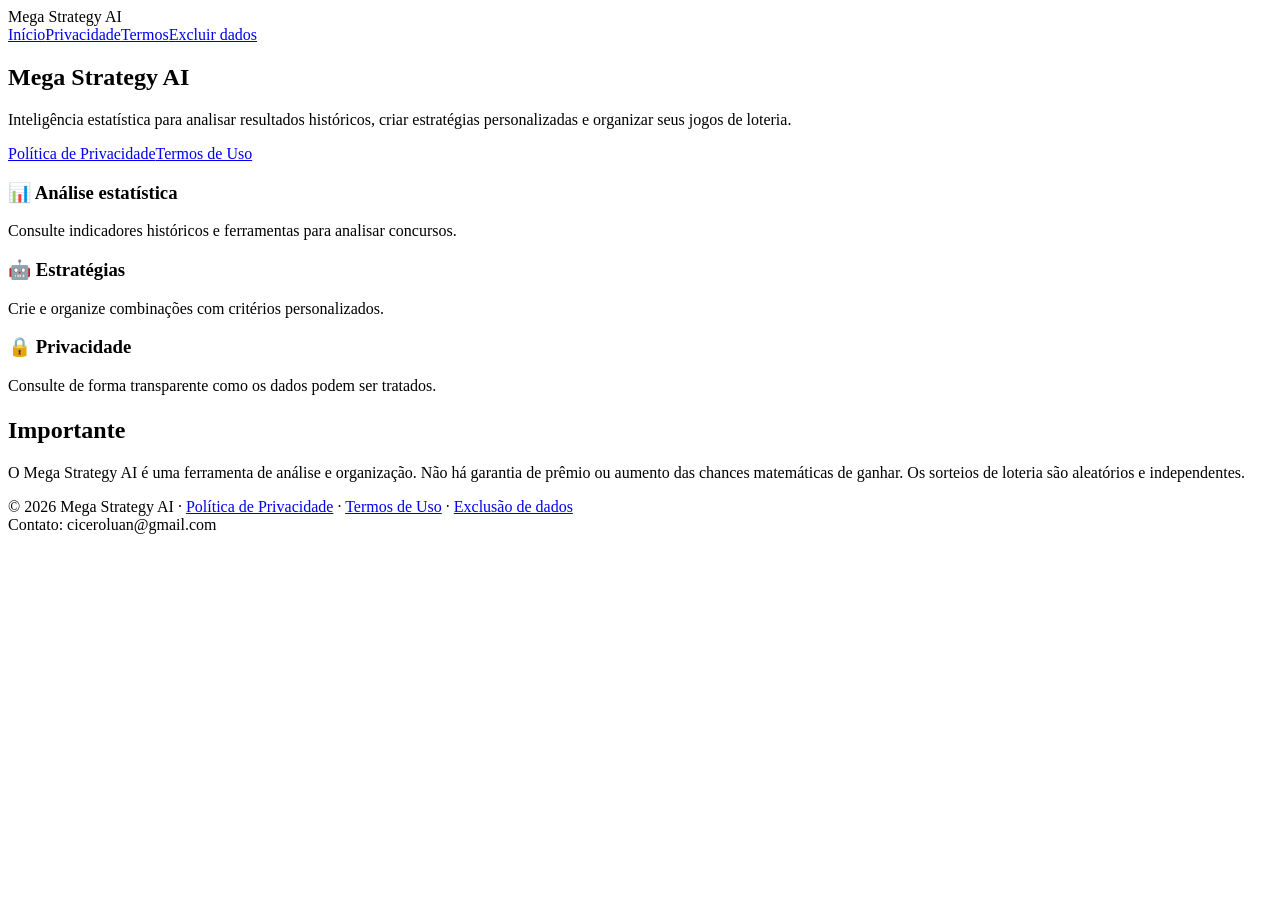
==== index.html @ 542d44e6 "Add files via upload" ====
<!doctype html><html lang="pt-BR"><head><meta charset="utf-8"><meta name="viewport" content="width=device-width,initial-scale=1"><meta name="description" content="Mega Strategy AI — análise estatística e organização de estratégias para loterias."><title>Mega Strategy AI</title><link rel="stylesheet" href="css/style.css"></head><body>
<header><nav><div class="logo">Mega Strategy <span>AI</span></div><div><a href="index.html">Início</a><a href="politica-de-privacidade.html">Privacidade</a><a href="termos-de-uso.html">Termos</a><a href="exclusao-de-dados.html">Excluir dados</a></div></nav></header>
<section class="hero"><h1>Mega Strategy AI</h1><p>Inteligência estatística para analisar resultados históricos, criar estratégias personalizadas e organizar seus jogos de loteria.</p><a class="btn" href="politica-de-privacidade.html">Política de Privacidade</a><a class="btn alt" href="termos-de-uso.html">Termos de Uso</a></section>
<main><div class="grid"><div class="card"><h3>📊 Análise estatística</h3><p>Consulte indicadores históricos e ferramentas para analisar concursos.</p></div><div class="card"><h3>🤖 Estratégias</h3><p>Crie e organize combinações com critérios personalizados.</p></div><div class="card"><h3>🔒 Privacidade</h3><p>Consulte de forma transparente como os dados podem ser tratados.</p></div></div>
<div class="card" style="margin-top:22px"><h2>Importante</h2><p>O Mega Strategy AI é uma ferramenta de análise e organização. Não há garantia de prêmio ou aumento das chances matemáticas de ganhar. Os sorteios de loteria são aleatórios e independentes.</p></div></main>
<footer>© 2026 Mega Strategy AI · <a href="politica-de-privacidade.html">Política de Privacidade</a> · <a href="termos-de-uso.html">Termos de Uso</a> · <a href="exclusao-de-dados.html">Exclusão de dados</a><br><span class="muted">Contato: ciceroluan@gmail.com</span></footer></body></html>
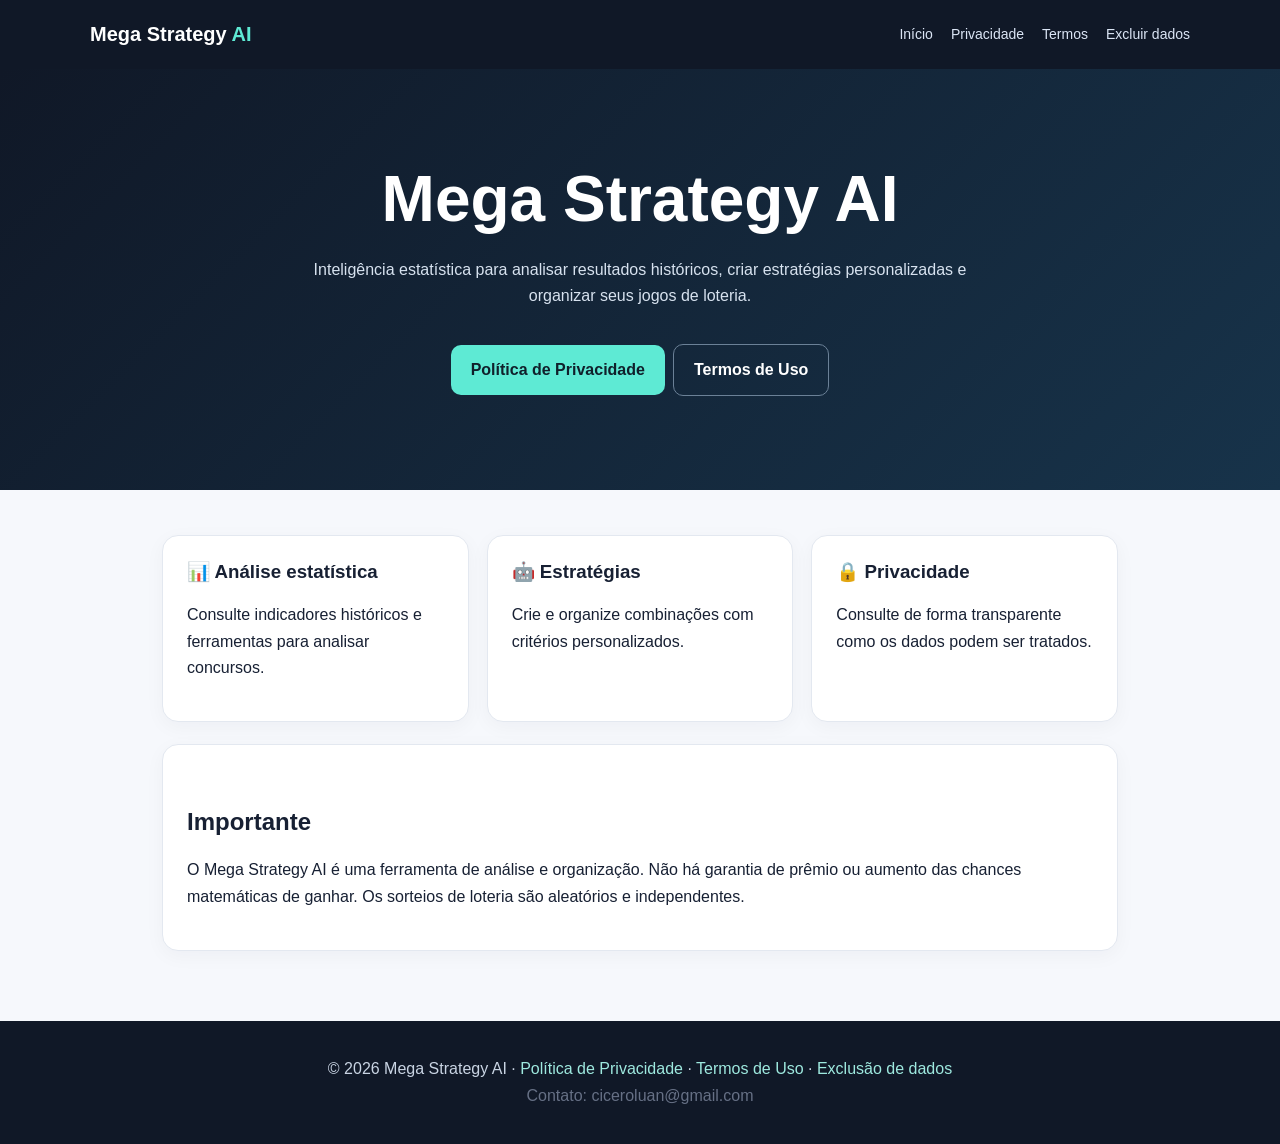
==== commit 89a358e0: "Update index.html" ====
--- a/index.html
+++ b/index.html
@@ -1,6 +1,6 @@
-<!doctype html><html lang="pt-BR"><head><meta charset="utf-8"><meta name="viewport" content="width=device-width,initial-scale=1"><meta name="description" content="Mega Strategy AI — análise estatística e organização de estratégias para loterias."><title>Mega Strategy AI</title><link rel="stylesheet" href="css/style.css"></head><body>
+<!doctype html><html lang="pt-BR"><head><meta charset="utf-8"><meta name="viewport" content="width=device-width,initial-scale=1"><meta name="description" content="Mega Strategy AI — análise estatística e organização de estratégias para loterias."><title>Mega Strategy AI</title><link rel="stylesheet" href="style.css"></head><body>
 <header><nav><div class="logo">Mega Strategy <span>AI</span></div><div><a href="index.html">Início</a><a href="politica-de-privacidade.html">Privacidade</a><a href="termos-de-uso.html">Termos</a><a href="exclusao-de-dados.html">Excluir dados</a></div></nav></header>
 <section class="hero"><h1>Mega Strategy AI</h1><p>Inteligência estatística para analisar resultados históricos, criar estratégias personalizadas e organizar seus jogos de loteria.</p><a class="btn" href="politica-de-privacidade.html">Política de Privacidade</a><a class="btn alt" href="termos-de-uso.html">Termos de Uso</a></section>
 <main><div class="grid"><div class="card"><h3>📊 Análise estatística</h3><p>Consulte indicadores históricos e ferramentas para analisar concursos.</p></div><div class="card"><h3>🤖 Estratégias</h3><p>Crie e organize combinações com critérios personalizados.</p></div><div class="card"><h3>🔒 Privacidade</h3><p>Consulte de forma transparente como os dados podem ser tratados.</p></div></div>
 <div class="card" style="margin-top:22px"><h2>Importante</h2><p>O Mega Strategy AI é uma ferramenta de análise e organização. Não há garantia de prêmio ou aumento das chances matemáticas de ganhar. Os sorteios de loteria são aleatórios e independentes.</p></div></main>
-<footer>© 2026 Mega Strategy AI · <a href="politica-de-privacidade.html">Política de Privacidade</a> · <a href="termos-de-uso.html">Termos de Uso</a> · <a href="exclusao-de-dados.html">Exclusão de dados</a><br><span class="muted">Contato: ciceroluan@gmail.com</span></footer></body></html>+<footer>© 2026 Mega Strategy AI · <a href="politica-de-privacidade.html">Política de Privacidade</a> · <a href="termos-de-uso.html">Termos de Uso</a> · <a href="exclusao-de-dados.html">Exclusão de dados</a><br><span class="muted">Contato: ciceroluan@gmail.com</span></footer></body></html>
--- a/style.css
+++ b/style.css
@@ -0,0 +1,11 @@
+
+*{box-sizing:border-box}body{margin:0;font-family:Inter,Arial,sans-serif;color:#172033;background:#f6f8fc;line-height:1.65}
+header{background:#101827;color:#fff;padding:18px 6%;position:sticky;top:0;z-index:5}nav{max-width:1100px;margin:auto;display:flex;align-items:center;justify-content:space-between;gap:20px}
+.logo{font-weight:800;font-size:20px}.logo span{color:#5eead4}nav a{color:#dbe5f5;text-decoration:none;margin-left:18px;font-size:14px}
+.hero{background:linear-gradient(135deg,#101827,#17334a);color:white;padding:90px 6%;text-align:center}.hero h1{font-size:clamp(36px,6vw,64px);margin:0 0 18px}.hero p{max-width:700px;margin:0 auto 30px;color:#d7e2ef}
+.btn{display:inline-block;background:#5eead4;color:#10202b;text-decoration:none;font-weight:800;padding:12px 20px;border-radius:10px;margin:4px}.btn.alt{background:transparent;color:#fff;border:1px solid #6b8197}
+main{max-width:1000px;margin:45px auto;padding:0 22px}.grid{display:grid;grid-template-columns:repeat(auto-fit,minmax(220px,1fr));gap:18px}.card{background:#fff;border:1px solid #e3e8f0;border-radius:16px;padding:24px;box-shadow:0 5px 20px #12233a0a}.card h3{margin-top:0}
+h1,h2,h3{line-height:1.25}h1{font-size:40px}h2{margin-top:38px}.muted{color:#667085}.notice{padding:16px 18px;background:#eaf8f6;border-left:4px solid #14b8a6;border-radius:8px}
+footer{margin-top:70px;background:#101827;color:#c9d4e3;padding:35px 6%;text-align:center}footer a{color:#9ee9df;text-decoration:none}
+ul{padding-left:22px}a{color:#0f766e}
+@media(max-width:700px){nav{flex-direction:column;align-items:flex-start}nav a{margin:0 12px 0 0}.hero{padding:65px 6%}}
